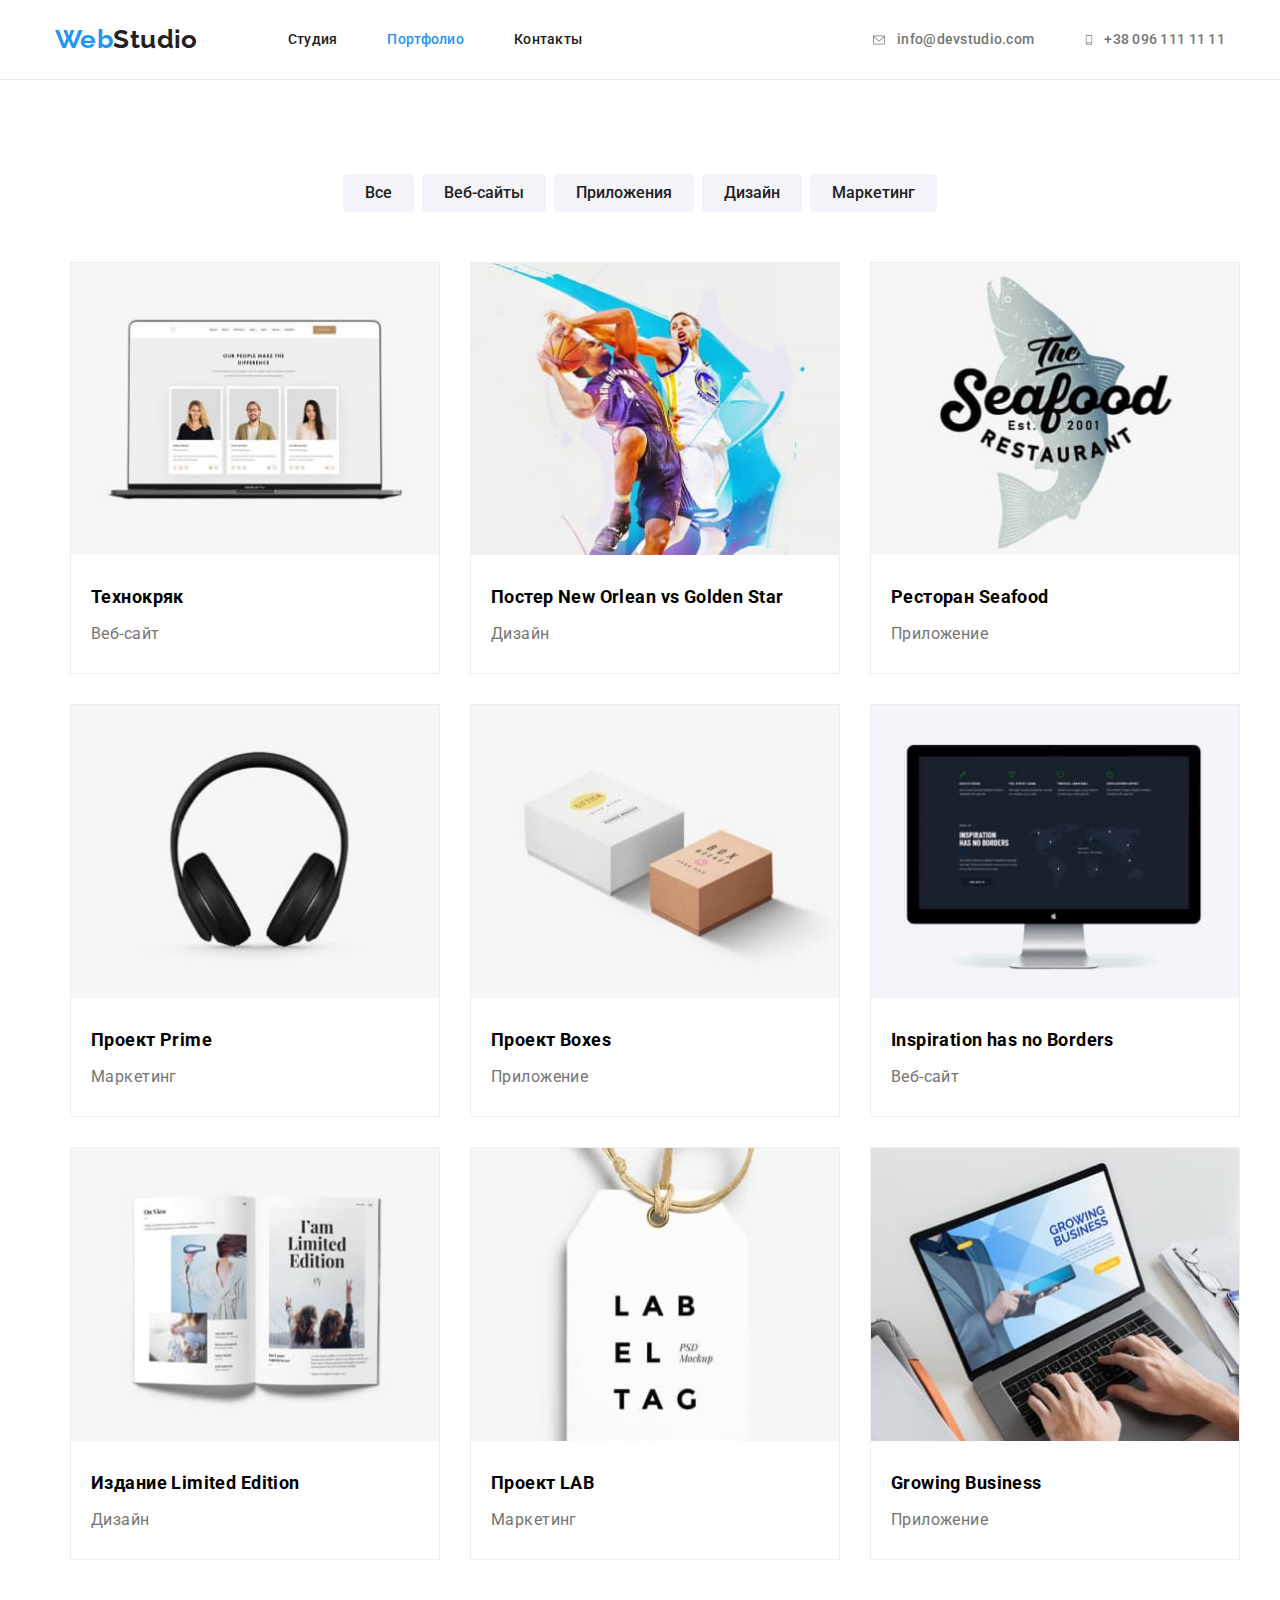
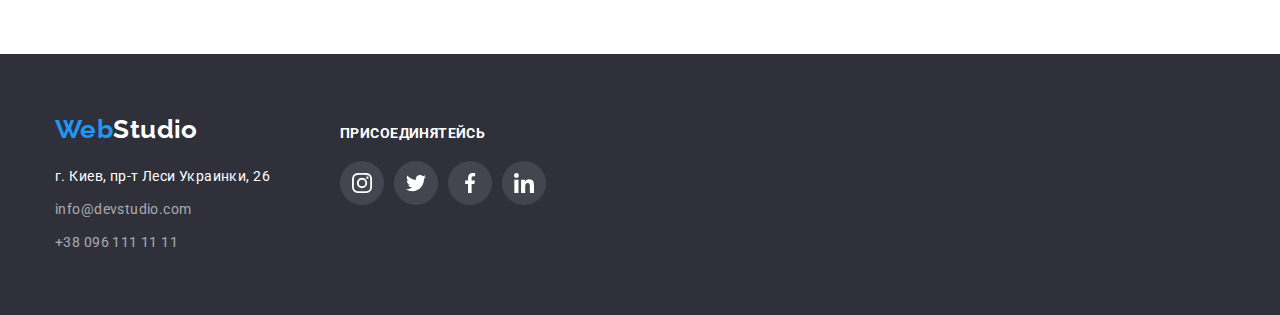
==== portfolio.html @ 95c46752 "Доделал, но нужны правки" ====
<!DOCTYPE html>
<html lang="ru">
  <head>
    <meta charset="UTF-8" />
    <meta http-equiv="X-UA-Compatible" content="IE=edge" />
    <meta name="viewport" content="width=device-width, initial-scale=1.0" />
    <title>WebStudio</title>
    <link rel="preconnect" href="https://fonts.googleapis.com" />
    <link rel="preconnect" href="https://fonts.gstatic.com" crossorigin />
    <link
      href="https://fonts.googleapis.com/css2?family=Raleway:wght@700&family=Roboto:wght@400;500;700;900&display=swap"
      rel="stylesheet"
    />
    <link
      rel="stylesheet"
      href="https://cdnjs.cloudflare.com/ajax/libs/modern-normalize/1.1.0/modern-normalize.min.css"
    />
    <link rel="stylesheet" href="./css/styles.css" />
  </head>
  <body>
    <header class="header-color">
      <div class="container nav-container">
        <nav class="main-navigation">
          <a class="webstudio-header" href="./"
            ><span class="color-web">Web</span
            ><span class="color-studio">Studio</span></a
          >
          <ul class="navigation">
            <li class="item">
              <a class="navigation-link list" href="./index.html">Студия</a>
            </li>
            <li class="item">
              <a class="navigation-link current list" href="">Портфолио</a>
            </li>
            <li class="item">
              <a class="navigation-link" href="">Контакты</a>
            </li>
          </ul>
        </nav>

        <ul class="contacts">
          <li class="item">
            <a class="contacts-link" href="mailto:info@devstudio.com"
              ><svg class="auth-nav" width="16" height="12">
                <use
                  class="auth-nav-icon"
                  href="./images/icons.svg#icon-mailto"
                ></use>
              </svg>
              info@devstudio.com</a
            >
          </li>
          <li class="item">
            <a class="contacts-link" href="tel:+380961111111">
              <svg width="10" height="16" class="auth-nav">
                <use
                  href="./images/icons.svg#icon-tel"
                  class="auth-nav-icon"
                ></use>
              </svg>
              +38 096 111 11 11</a
            >
          </li>
        </ul>
      </div>
    </header>
    <main class="">
      <section class="section">
        <div class="container">
          <h1 class="visually-hidden">Примеры работ</h1>
          <ul class="filter list">
            <li class="filter-item">
              <button type="button" class="pointer-cursor filter-text">
                Все
              </button>
            </li>
            <li class="filter-item">
              <button type="button" class="pointer-cursor filter-text">
                Веб-сайты
              </button>
            </li>
            <li class="filter-item">
              <button type="button" class="pointer-cursor filter-text">
                Приложения
              </button>
            </li>
            <li class="filter-item">
              <button type="button" class="pointer-cursor filter-text">
                Дизайн
              </button>
            </li>
            <li class="filter-item">
              <button type="button" class="pointer-cursor filter-text">
                Маркетинг
              </button>
            </li>
          </ul>

          <div class="container">
            <ul class="list flex-filters">
              <li class="flex-element">
                <img src="./images/1port.jpg" alt="Контакты сайта" />
                <div class="flex-element-item">
                  <h2>Технокряк</h2>
                  <p>Веб-сайт</p>
                </div>
              </li>
              <li class="flex-element">
                <img src="./images/2port.jpg" alt="Реклама баскетбола" />
                <div class="flex-element-item">
                  <h2>Постер New Orlean vs Golden Star</h2>
                  <p>Дизайн</p>
                </div>
              </li>
              <li class="flex-element">
                <img src="./images/3port.jpg" alt="Реклама ресторана" />
                <div class="flex-element-item">
                  <h2>Ресторан Seafood</h2>
                  <p>Приложение</p>
                </div>
              </li>
              <li class="flex-element">
                <img src="./images/4port.jpg" alt="Наушники" />
                <div class="flex-element-item">
                  <h2>Проект Prime</h2>
                  <p>Маркетинг</p>
                </div>
              </li>
              <li class="flex-element">
                <img src="./images/5port.jpg" alt="Презентация проекта" />
                <div class="flex-element-item">
                  <h2>Проект Boxes</h2>
                  <p>Приложение</p>
                </div>
              </li>
              <li class="flex-element">
                <img src="./images/6port.jpg" alt="Вебсайт" />
                <div class="flex-element-item">
                  <h2>Inspiration has no Borders</h2>
                  <p>Веб-сайт</p>
                </div>
              </li>
              <li class="flex-element">
                <img
                  src="./images/7port.jpg"
                  alt="Лимитированное издание книги"
                />
                <div class="flex-element-item">
                  <h2>Издание Limited Edition</h2>
                  <p>Дизайн</p>
                </div>
              </li>
              <li class="flex-element">
                <img src="./images/8port.jpg" alt="Проект LAB" />
                <div class="flex-element-item">
                  <h2>Проект LAB</h2>
                  <p>Маркетинг</p>
                </div>
              </li>
              <li class="flex-element">
                <img src="./images/9port.jpg" alt="Реклама приложения" />
                <div class="flex-element-item">
                  <h2>Growing Business</h2>
                  <p>Приложение</p>
                </div>
              </li>
            </ul>
          </div>
        </div>
      </section>
    </main>
    <footer class="info">
      <div class="container footer-container">
        <div class="address-box">
          <a class="logo footer-logo" href="index.html"
            >Web<span class="footer-studio">Studio</span></a
          >

          <address class="">
            <ul class="address">
              <li class="address-item">г. Киев, пр-т Леси Украинки, 26</li>
              <li class="address-item">
                <a class="info-text" href="mailto:info@devstudio.com"
                  >info@devstudio.com</a
                >
              </li>
              <li class="address-item">
                <a class="info-text" href="tel:+380961111111"
                  >+38 096 111 11 11</a
                >
              </li>
            </ul>
          </address>
        </div>
        <div class="social-box">
          <p class="social-box-title">Присоединятейсь</p>
          <ul class="social-box-item">
            <li class="social-box-link">
              <a class="team-iteam socials-item">
                <svg class="team-icon" width="20" height="20">
                  <use
                    class=""
                    href="./images/icons.svg#icon-instagram-2"
                  ></use>
                </svg>
              </a>
            </li>
            <li class="social-box-link">
              <a class="team-iteam socials-item">
                <svg class="team-icon" width="20" height="20">
                  <use class="" href="./images/icons.svg#icon-twitter-1"></use>
                </svg>
              </a>
            </li>
            <li class="social-box-link">
              <a class="team-iteam socials-item">
                <svg class="team-icon" width="20" height="20">
                  <use class="" href="./images/icons.svg#icon-facebook-1"></use>
                </svg>
              </a>
            </li>
            <li class="social-box-link">
              <a class="team-iteam socials-item">
                <svg class="team-icon" width="20" height="20">
                  <use class="" href="./images/icons.svg#icon-linkedin-1"></use>
                </svg>
              </a>
            </li>
          </ul>
        </div>
      </div>
    </footer>
  </body>
</html>
---- css/styles.css ----
:root {
  --color-hover--: #2196f3;
  --color-black--: #212121;
}
body {
  background: #ffffff;
  font-family: Roboto, sans-serif;
  font-size: 14px;
  letter-spacing: 0.03em;
}
*,
::after,
::before {
  box-sizing: border-box;
}
ul {
  margin: 0;
  padding: 0;
  list-style: none;
}
h1,
h2,
h3,
h4,
p {
  margin: 0;
}

a {
  text-decoration: none;
}
img {
  display: block;
  width: 100%;
  height: auto;
}

.container {
  width: 1200px;
  margin-right: auto;
  margin-left: auto;
  padding-left: 15px;
  padding-right: 15px;
}

.section-title {
  color: var(--color-black--);
  font-weight: bold;
  font-size: 36px;
  line-height: 1.16;
  text-align: center;
  margin-top: 0;
  margin-bottom: 0;
}

section {
  display: block;
}

.section {
  padding-top: 94px;
  padding-bottom: 94px;
}
.section-work {
  padding-top: 0px;
}
.header-color {
  border-bottom: 1px solid #ececec;
  height: 80px;
}
.works {
  margin-top: 50px;
  display: flex;
}

.works-item:not(:last-child) {
  margin-right: 30px;
}
.section-team {
  background-color: #f5f4fa;
}

.section-team-item {
  padding-top: 30px;
  padding-bottom: 30px;
  background: #ffffff;
  box-shadow: 0px 1px 3px rgb(0 0 0 / 12%), 0px 1px 1px rgb(0 0 0 / 14%),
    0px 2px 1px rgb(0 0 0 / 20%);
  border-radius: 0px 0px 4px 4px;
  text-align: center;
}

.color-web {
  font-family: Raleway;
  font-weight: 700;
  font-size: 26px;
  line-height: 1.2;
  color: #2196f3;
}
.color-studio {
  font-family: Raleway;
  font-weight: 700;
  font-size: 26px;
  line-height: 1.2;
  color: var(--color-black--);
}
.webstudio-header {
  font-family: Raleway;
  font-weight: 700;
  text-decoration: none;
}
.footer-web {
  color: var(--color-hover--);
}
.footer-studio {
  color: #ffffff;
}
.button-nav {
  color: var(--color-black--);
}

.filter {
  display: flex;
  color: #212121;
  font-weight: 500;
  line-height: 1.4;
  justify-content: center;
  margin-bottom: 50px;
}
.filter-item:not(:last-child) {
  margin-right: 8px;
}

.filter-item:hover {
  color: var(--color-hover--);
}

.our-command-bg {
  background: #f5f4fa;
}

.features {
  display: flex;
}

.feature-item:not(:last-child) {
  margin-right: 30px;
}

.features-title {
  font-weight: 700;
  text-transform: uppercase;
  margin-bottom: 10px;
  line-height: 1.4;
  letter-spacing: 0.03em;
  color: var(--color-black--);
}
.features-text {
  font-size: 14px;
  line-height: 1.7;
  letter-spacing: 0.03em;
  color: #757575;
}
.hero-heading {
  color: #ffffff;
  font-weight: 900;
  font-size: 44px;
  line-height: 1.5;
  text-align: center;
  letter-spacing: 0.06em;
  display: block;

  margin-right: auto;
  margin-left: auto;
  margin-top: 0;
  margin-bottom: 0;
}
.hero {
  background-image: linear-gradient(
      rgba(47, 48, 58, 0.4),
      rgba(47, 48, 58, 0.4)
    ),
    url(../images/bg-hero.jpg);
  text-align: center;

  padding-top: 200px;
  padding-bottom: 200px;
  margin-left: auto;
  margin-right: auto;
  max-width: 1600px;
}
.hero-button {
  color: #ffffff;
  background: var(--color-hover--);
  box-shadow: 0px 4px 4px rgba(0, 0, 0, 0.15);
  font-weight: 700;
  font-size: 16px;
  line-height: 1.9;
  justify-content: center;
  align-items: center;
  text-align: center;
  letter-spacing: 0.06em;
  padding: 10px 32px;
  display: inline-block;
  min-width: 200px;
  border-radius: 4px;
  margin-top: 30px;
}

.our-team {
  margin-top: 50px;
  display: flex;
}
.our-team-iteam:not(:last-child) {
  margin-right: 30px;
}
.our-team-title {
  font-weight: 500;
  font-size: 16px;
  line-height: 1.2;
  letter-spacing: 0.03em;
  color: var(--color-black--);
  margin-bottom: 4px;
}

.our-team-text {
  font-weight: normal;
  font-size: 16px;
  line-height: 1.2;
  text-align: center;
  color: #757575;
  margin-top: 10px;
}
.webstudio-footer {
  font-family: Raleway;
  font-style: normal;
  font-weight: 700;
  font-size: 26px;
  line-height: 1.2;
  letter-spacing: 0.03em;
  text-decoration: none;
}
.address {
  list-style-type: none;
  font-style: normal;
  font-weight: normal;
  font-size: 14px;
  line-height: 1.7;
  color: #ffffff;
}
.address-box {
  margin-right: 70px;
}
.info-footer {
  font-weight: normal;
  font-size: 14px;
  line-height: 1.7;
  letter-spacing: 0.03em;
  color: rgba(255, 255, 255, 0.6);
  font-style: normal;
}

.current {
  color: var(--color-black--);
  list-style-type: none;
}
.current.current {
  color: var(--color-hover--);
}
.cursor {
  cursor: pointer;
}
.pointer-cursor {
  cursor: pointer;

  background-color: #f5f4fa;
  font-family: var(--main-font);
  font-weight: 500;
  font-size: 16px;
  line-height: 1.6;
  border-radius: 4px;
  border: none;
  padding: 6px 22px;
}

.filter-text {
  color: var(--color-black--);
}
.filter-text:focus,
.filter-text:hover {
  background: #2196f3;
  color: #ffffff;
}
.logo {
  text-decoration: none;
  list-style-type: none;
  color: #2196f3;
  font-family: Raleway;
  font-style: normal;
  font-weight: 700;
  font-size: 26px;
  line-height: 1.2;
}

.footer-logo {
  display: inline-block;
  margin-bottom: 20px;
  margin-right: 0;
}
.main-nav {
  display: flex;
  align-items: center;
}
.navigation-link {
  color: var(--color-black--);
}

.navigation-link:hover,
.navigation-link:focus {
  color: var(--color-hover--);
}
.navigation {
  display: flex;
  font-weight: 500;
  line-height: 1.4;
  letter-spacing: 0.02em;
  margin-left: 90px;
}
.nav-container {
  padding-top: 24px;
  padding-bottom: 25px;
  display: flex;

  align-items: center;
}
.navigation .item:not(:last-child) {
  margin-right: 50px;
}

.flex-filters {
  display: flex;
  flex-wrap: wrap;
}
.flex-element-item {
  padding: 24px 20px;
}
.flex-element {
  flex-basis: calc((100% - 60px) / 3);
  border: 1px solid #eeeeee;
  box-sizing: border-box;
  margin-right: 30px;
  margin-bottom: 30px;
}
.flex-element h2 {
  font-weight: bold;
  font-size: 18px;
  line-height: 2;

  margin-bottom: 4px;
  justify-content: center;
}
.flex-element p {
  justify-content: center;

  font-size: 16px;
  line-height: 1.9;
  color: #757575;
}
.flex-element:nth-child(3n) {
  margin-right: 0px;
}
.flex-element:nth-last-child(-n + 3) {
  margin-bottom: 0px;
}
.filter-item button {
  display: inline;
  align-items: center;
  justify-content: center;
  margin-left: 0px;
  margin-right: 0px;
}

.contacts {
  font-weight: 500;
  line-height: 1.4;
  letter-spacing: 0.02em;
  font-weight: 500;
  line-height: 1.4;
  color: #757575;
  display: flex;
  margin-left: auto;
}
.contacts .item + .item {
  margin-left: 50px;
}
.contacts-link {
  color: #757575;
  display: flex;
  align-items: center;
}
.contacts-link:hover,
.contacts-link:focus {
  color: var(--color-hover--);
}
.our-command {
  font-weight: 700;
  font-size: 36px;
  line-height: 1.6;
  text-align: center;
  color: var(--color-black--);
  margin-top: 0;
  margin-bottom: 0;
}
.info {
  background: #2f303a;
  padding-top: 60px;
  padding-bottom: 60px;
}
.info-text {
  font-weight: normal;
  font-size: 14px;
  line-height: 1.7;
  display: inline-block;

  color: rgba(255, 255, 255, 0.6);
}
.visually-hidden {
  position: absolute;
  clip: rect(0 0 0 0);
  width: 1px;
  height: 1px;
  margin: -1px;
}
.address-title:not(:last-child) {
  margin-bottom: 9px;
}

footer {
  display: block;
}
.address li:not(:last-child) {
  margin-bottom: 9px;
}
.auth-nav-icon {
  fill: currentColor;
}
.auth-nav {
  margin-right: 10px;
  display: block;
}
.feature-svg {
  width: 270px;
  height: 120px;
  display: flex;
  margin-bottom: 30px;
  background-color: #f5f4fa;
  justify-content: center;
  align-items: center;
}
.section-link {
  display: flex;
  justify-content: center;
  margin-top: 16px;
}
.team-iteam {
  display: block;
  width: 44px;
  height: 44px;
  padding: 12px;
  color: #afb1b8;
  cursor: pointer;
}
.team-icon {
  fill: currentColor;
}
.team-link:not(:last-child) {
  margin-right: 10px;
}
.team-iteam:hover,
.team-iteam:focus {
  background: #2196f3;
  color: #ffffff;
  border-radius: 50%;
}
.client-link {
  display: block;
  width: 170px;
  height: 92px;
  border: 1px solid #afb1b8;
  box-sizing: border-box;
  border-radius: 4px;
  color: #afb1b8;
  padding: 16px 32px;
  cursor: pointer;
}
.section-clients {
  margin-top: 50px;
  display: flex;
}
.section-clients-iteam:not(:last-child) {
  margin-right: 30px;
}
.client-link:hover,
.client-link:focus {
  border: 1px solid #2196f3;
  color: #2196f3;
}
.footer-container {
  display: flex;
  align-items: baseline;
}
.social-box {
}
.social-box-title {
  font-weight: 700;
  font-size: 14px;
  text-transform: uppercase;
  color: #ffffff;
}
.social-box-item {
  display: flex;
  margin-top: 20px;
}
.social-box-link:not(:last-child) {
  margin-right: 10px;
}
.socials-item {
  border-radius: 50%;
  background-color: rgba(255, 255, 255, 0.1);
  color: #ffffff;
}
.main-navigation {
  display: flex;
  align-items: center;
}
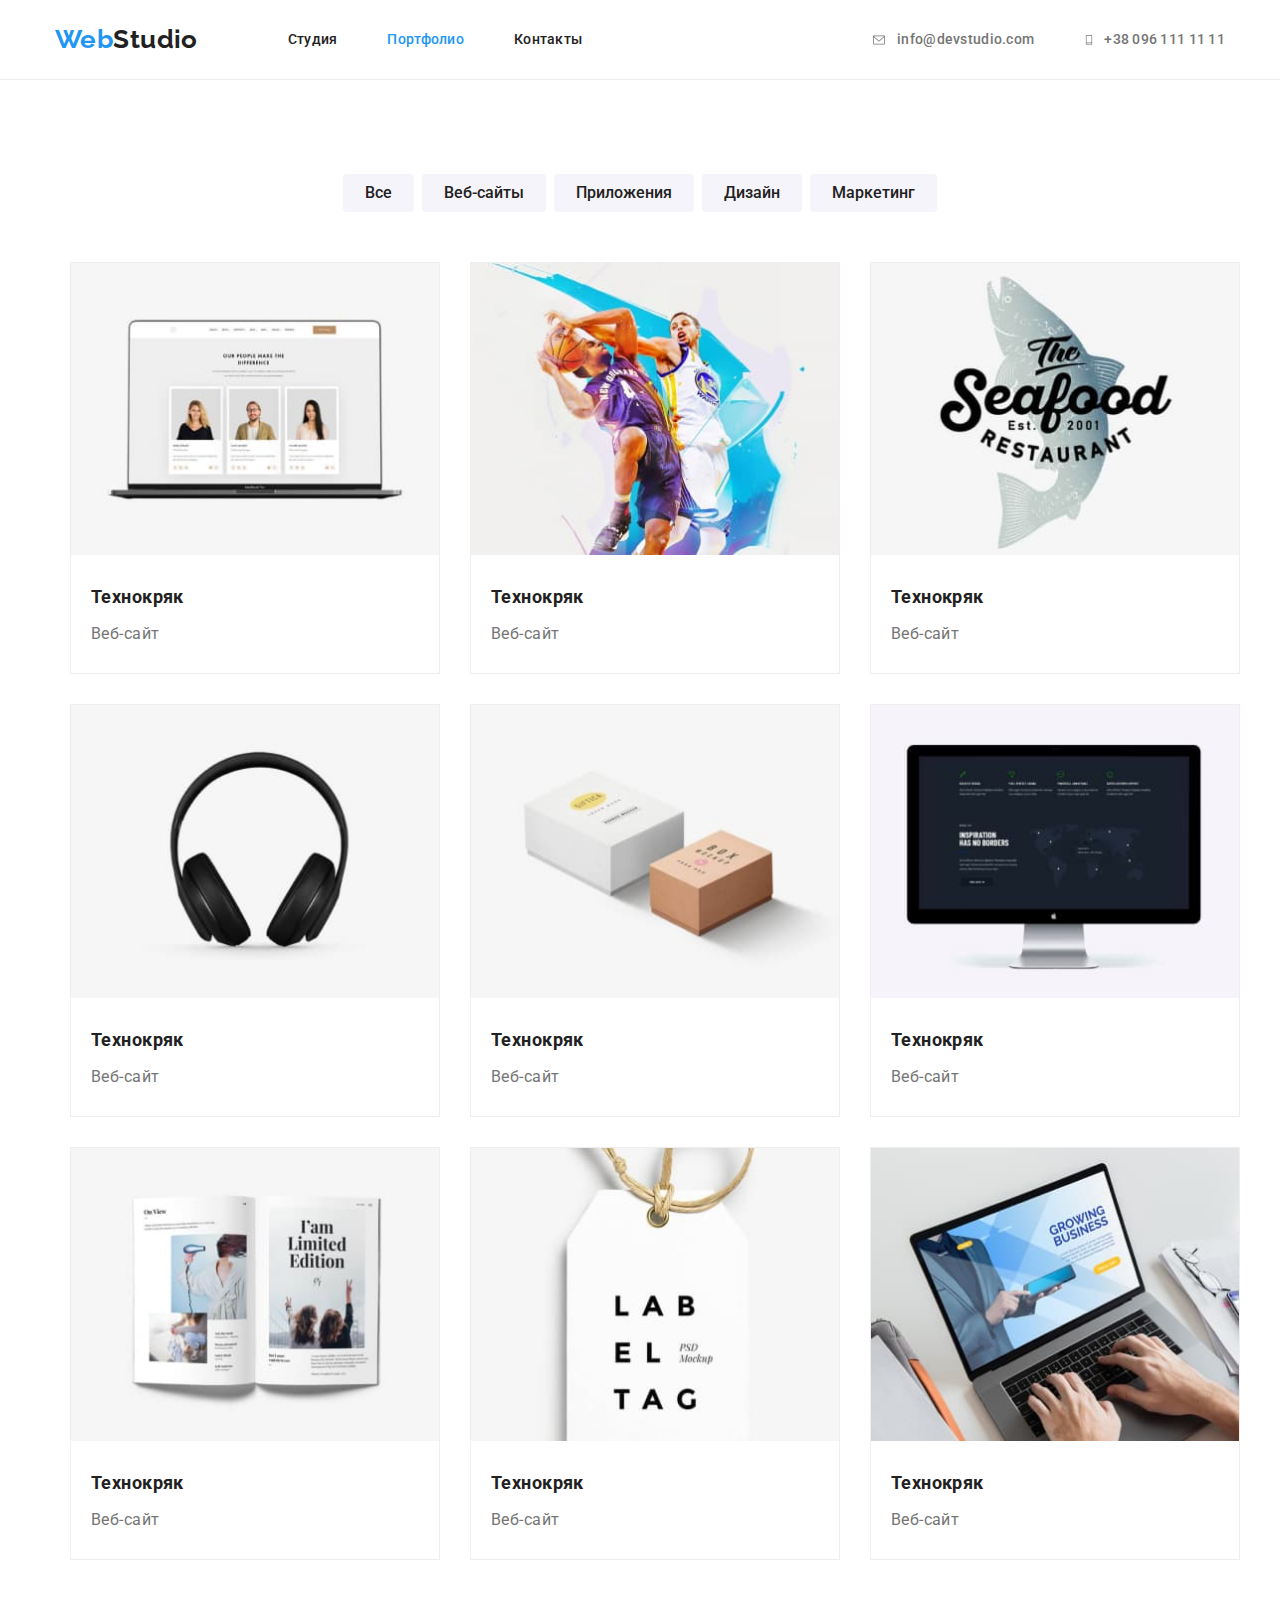
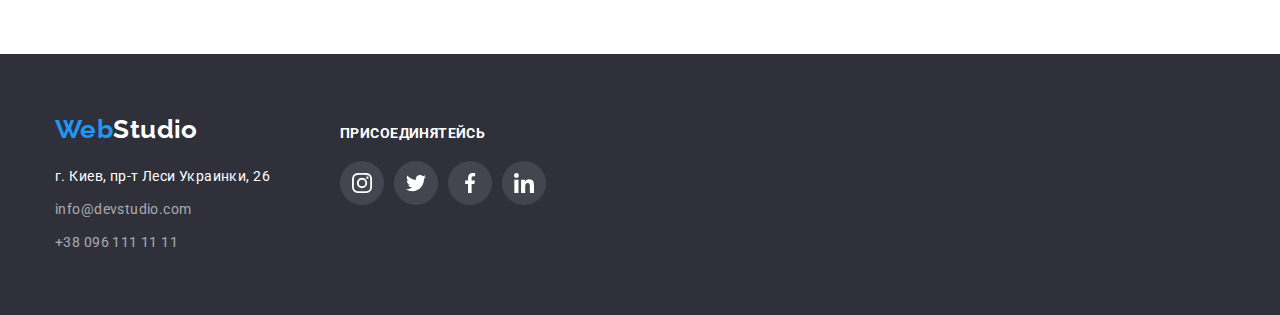
==== commit c43bee60: "Почти готово, нужно изменить спрайт" ====
--- a/portfolio.html
+++ b/portfolio.html
@@ -99,70 +99,94 @@
           <div class="container">
             <ul class="list flex-filters">
               <li class="flex-element">
-                <img src="./images/1port.jpg" alt="Контакты сайта" />
-                <div class="flex-element-item">
-                  <h2>Технокряк</h2>
-                  <p>Веб-сайт</p>
-                </div>
-              </li>
-              <li class="flex-element">
-                <img src="./images/2port.jpg" alt="Реклама баскетбола" />
-                <div class="flex-element-item">
-                  <h2>Постер New Orlean vs Golden Star</h2>
-                  <p>Дизайн</p>
-                </div>
-              </li>
-              <li class="flex-element">
-                <img src="./images/3port.jpg" alt="Реклама ресторана" />
-                <div class="flex-element-item">
-                  <h2>Ресторан Seafood</h2>
-                  <p>Приложение</p>
-                </div>
-              </li>
-              <li class="flex-element">
-                <img src="./images/4port.jpg" alt="Наушники" />
-                <div class="flex-element-item">
-                  <h2>Проект Prime</h2>
-                  <p>Маркетинг</p>
-                </div>
-              </li>
-              <li class="flex-element">
-                <img src="./images/5port.jpg" alt="Презентация проекта" />
-                <div class="flex-element-item">
-                  <h2>Проект Boxes</h2>
-                  <p>Приложение</p>
-                </div>
-              </li>
-              <li class="flex-element">
-                <img src="./images/6port.jpg" alt="Вебсайт" />
-                <div class="flex-element-item">
-                  <h2>Inspiration has no Borders</h2>
-                  <p>Веб-сайт</p>
-                </div>
-              </li>
-              <li class="flex-element">
-                <img
-                  src="./images/7port.jpg"
-                  alt="Лимитированное издание книги"
-                />
-                <div class="flex-element-item">
-                  <h2>Издание Limited Edition</h2>
-                  <p>Дизайн</p>
-                </div>
-              </li>
-              <li class="flex-element">
-                <img src="./images/8port.jpg" alt="Проект LAB" />
-                <div class="flex-element-item">
-                  <h2>Проект LAB</h2>
-                  <p>Маркетинг</p>
-                </div>
-              </li>
-              <li class="flex-element">
-                <img src="./images/9port.jpg" alt="Реклама приложения" />
-                <div class="flex-element-item">
-                  <h2>Growing Business</h2>
-                  <p>Приложение</p>
-                </div>
+                <a class="portfolio-work-link" href="#"
+                  ><img src="./images/1port.jpg" alt="Контакты сайта" />
+
+                  <div class="flex-element-item">
+                    <h2>Технокряк</h2>
+                    <p>Веб-сайт</p>
+                  </div></a
+                >
+              </li>
+              <li class="flex-element">
+                <a class="portfolio-work-link" href="#"
+                  ><img src="./images/2port.jpg" alt="Контакты сайта" />
+
+                  <div class="flex-element-item">
+                    <h2>Технокряк</h2>
+                    <p>Веб-сайт</p>
+                  </div></a
+                >
+              </li>
+              <li class="flex-element">
+                <a class="portfolio-work-link" href="#"
+                  ><img src="./images/3port.jpg" alt="Контакты сайта" />
+
+                  <div class="flex-element-item">
+                    <h2>Технокряк</h2>
+                    <p>Веб-сайт</p>
+                  </div></a
+                >
+              </li>
+              <li class="flex-element">
+                <a class="portfolio-work-link" href="#"
+                  ><img src="./images/4port.jpg" alt="Контакты сайта" />
+
+                  <div class="flex-element-item">
+                    <h2>Технокряк</h2>
+                    <p>Веб-сайт</p>
+                  </div></a
+                >
+              </li>
+              <li class="flex-element">
+                <a class="portfolio-work-link" href="#"
+                  ><img src="./images/5port.jpg" alt="Контакты сайта" />
+
+                  <div class="flex-element-item">
+                    <h2>Технокряк</h2>
+                    <p>Веб-сайт</p>
+                  </div></a
+                >
+              </li>
+              <li class="flex-element">
+                <a class="portfolio-work-link" href="#"
+                  ><img src="./images/6port.jpg" alt="Контакты сайта" />
+
+                  <div class="flex-element-item">
+                    <h2>Технокряк</h2>
+                    <p>Веб-сайт</p>
+                  </div></a
+                >
+              </li>
+              <li class="flex-element">
+                <a class="portfolio-work-link" href="#"
+                  ><img src="./images/7port.jpg" alt="Контакты сайта" />
+
+                  <div class="flex-element-item">
+                    <h2>Технокряк</h2>
+                    <p>Веб-сайт</p>
+                  </div></a
+                >
+              </li>
+              <li class="flex-element">
+                <a class="portfolio-work-link" href="#"
+                  ><img src="./images/8port.jpg" alt="Контакты сайта" />
+
+                  <div class="flex-element-item">
+                    <h2>Технокряк</h2>
+                    <p>Веб-сайт</p>
+                  </div></a
+                >
+              </li>
+              <li class="flex-element">
+                <a class="portfolio-work-link" href="#"
+                  ><img src="./images/9port.jpg" alt="Контакты сайта" />
+
+                  <div class="flex-element-item">
+                    <h2>Технокряк</h2>
+                    <p>Веб-сайт</p>
+                  </div></a
+                >
               </li>
             </ul>
           </div>
@@ -196,7 +220,7 @@
           <p class="social-box-title">Присоединятейсь</p>
           <ul class="social-box-item">
             <li class="social-box-link">
-              <a class="team-iteam socials-item">
+              <a class="team-iteam socials-item" href="#">
                 <svg class="team-icon" width="20" height="20">
                   <use
                     class=""
@@ -206,21 +230,21 @@
               </a>
             </li>
             <li class="social-box-link">
-              <a class="team-iteam socials-item">
+              <a class="team-iteam socials-item" href="#">
                 <svg class="team-icon" width="20" height="20">
                   <use class="" href="./images/icons.svg#icon-twitter-1"></use>
                 </svg>
               </a>
             </li>
             <li class="social-box-link">
-              <a class="team-iteam socials-item">
+              <a class="team-iteam socials-item" href="#">
                 <svg class="team-icon" width="20" height="20">
                   <use class="" href="./images/icons.svg#icon-facebook-1"></use>
                 </svg>
               </a>
             </li>
             <li class="social-box-link">
-              <a class="team-iteam socials-item">
+              <a class="team-iteam socials-item" href="#">
                 <svg class="team-icon" width="20" height="20">
                   <use class="" href="./images/icons.svg#icon-linkedin-1"></use>
                 </svg>
--- a/css/styles.css
+++ b/css/styles.css
@@ -51,10 +51,6 @@
   text-align: center;
   margin-top: 0;
   margin-bottom: 0;
-}
-
-section {
-  display: block;
 }
 
 .section {
@@ -131,8 +127,11 @@
   margin-right: 8px;
 }
 
-.filter-item:hover {
+.filter-item:hover,
+.filter-item:focus {
   color: var(--color-hover--);
+  box-shadow: 0px 3px 1px rgba(0, 0, 0, 0.1), 0px 1px 2px rgba(0, 0, 0, 0.08),
+    0px 2px 2px rgba(0, 0, 0, 0.12);
 }
 
 .our-command-bg {
@@ -182,6 +181,9 @@
     ),
     url(../images/bg-hero.jpg);
   text-align: center;
+  background-repeat: no-repeat;
+  background-position: center;
+  background-size: cover;
 
   padding-top: 200px;
   padding-bottom: 200px;
@@ -205,6 +207,7 @@
   min-width: 200px;
   border-radius: 4px;
   margin-top: 30px;
+  border: transparent;
 }
 
 .our-team {
@@ -220,7 +223,6 @@
   line-height: 1.2;
   letter-spacing: 0.03em;
   color: var(--color-black--);
-  margin-bottom: 4px;
 }
 
 .our-team-text {
@@ -351,11 +353,12 @@
   margin-right: 30px;
   margin-bottom: 30px;
 }
+
 .flex-element h2 {
   font-weight: bold;
   font-size: 18px;
   line-height: 2;
-
+  color: #212121;
   margin-bottom: 4px;
   justify-content: center;
 }
@@ -443,6 +446,9 @@
 }
 .auth-nav-icon {
   fill: currentColor;
+
+  width: 16px;
+  height: 12px;
 }
 .auth-nav {
   margin-right: 10px;
@@ -463,9 +469,9 @@
   margin-top: 16px;
 }
 .team-iteam {
-  display: block;
-  width: 44px;
-  height: 44px;
+  display: flex;
+  align-items: center;
+  justify-content: center;
   padding: 12px;
   color: #afb1b8;
   cursor: pointer;
@@ -509,8 +515,7 @@
   display: flex;
   align-items: baseline;
 }
-.social-box {
-}
+
 .social-box-title {
   font-weight: 700;
   font-size: 14px;
@@ -533,3 +538,13 @@
   display: flex;
   align-items: center;
 }
+.portfolio-work-link:hover,
+.portfolio-work-link:focus {
+  box-shadow: 0px 1px 1px rgba(0, 0, 0, 0.12), 0px 4px 4px rgba(0, 0, 0, 0.06),
+    1px 4px 6px rgba(0, 0, 0, 0.16);
+}
+.flex-element:hover,
+.flex-element:focus {
+  box-shadow: 0px 1px 1px rgba(0, 0, 0, 0.12), 0px 4px 4px rgba(0, 0, 0, 0.06),
+    1px 4px 6px rgba(0, 0, 0, 0.16);
+}
